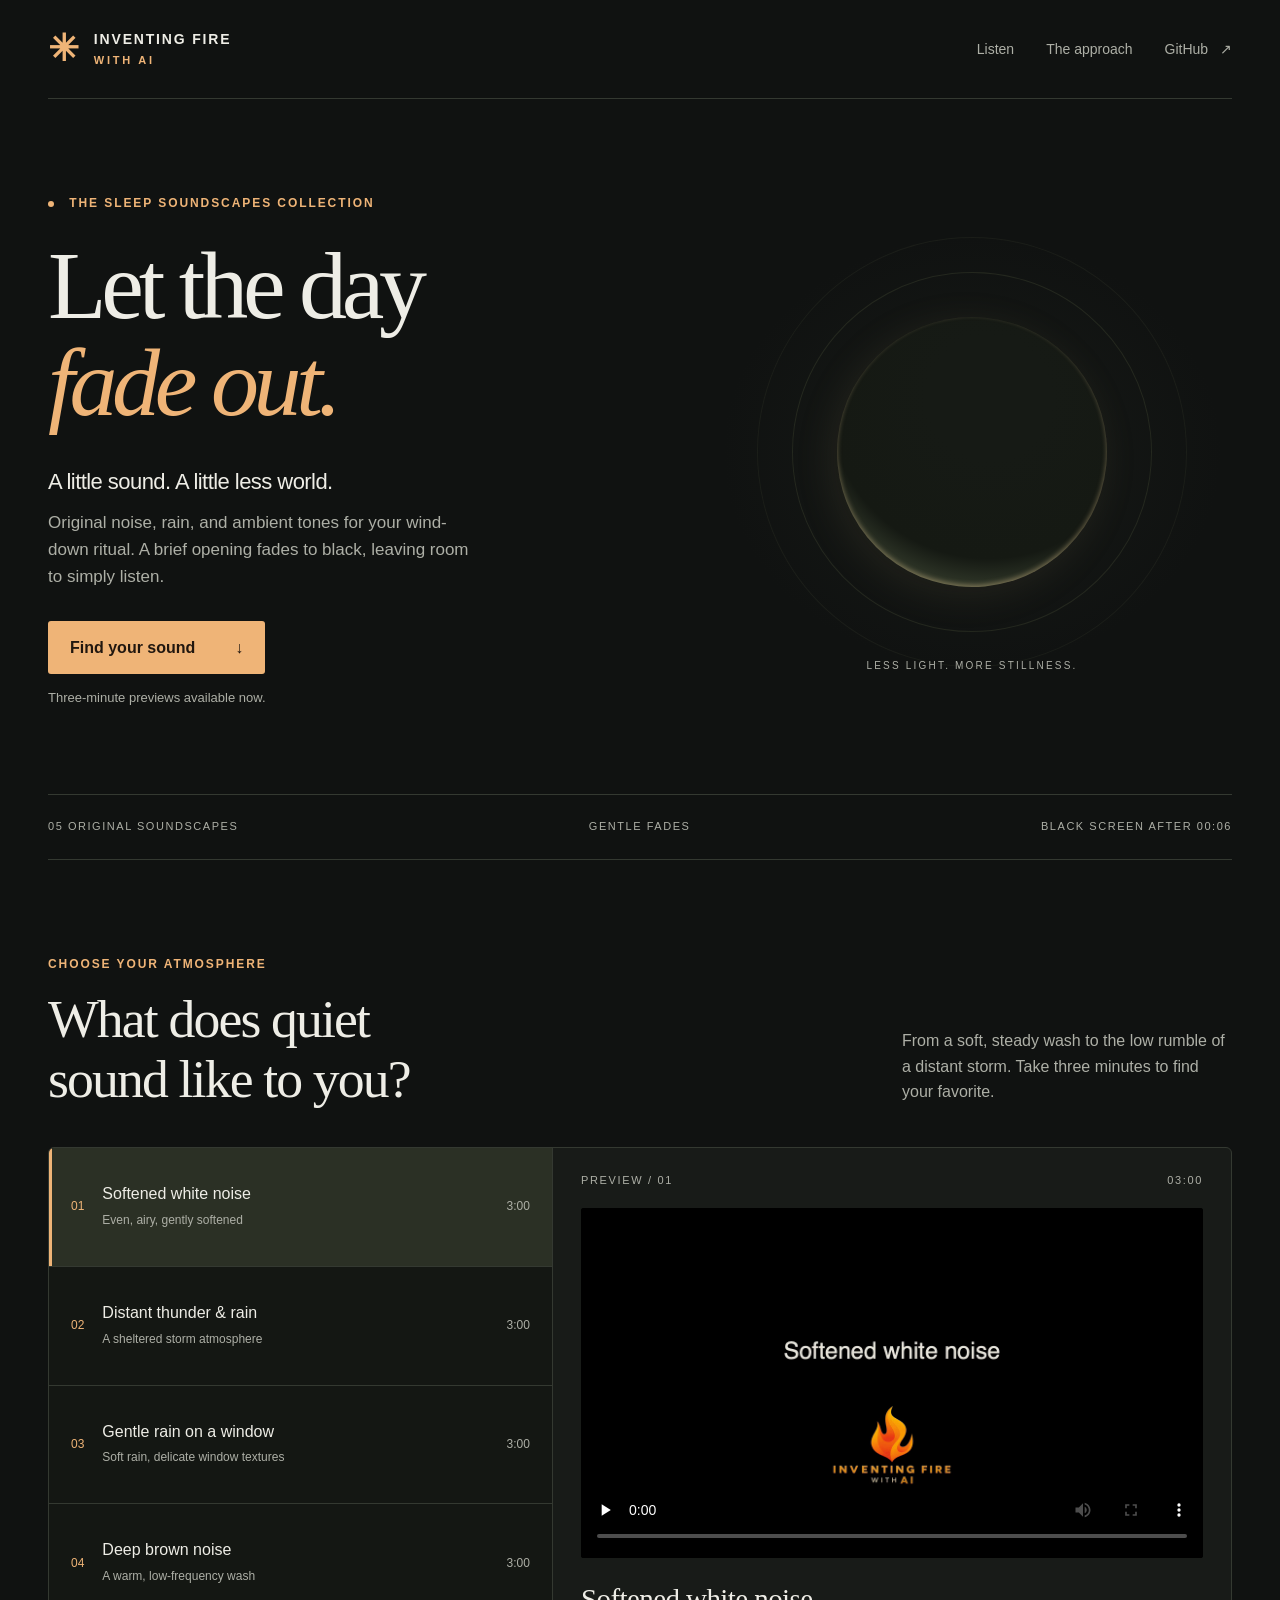
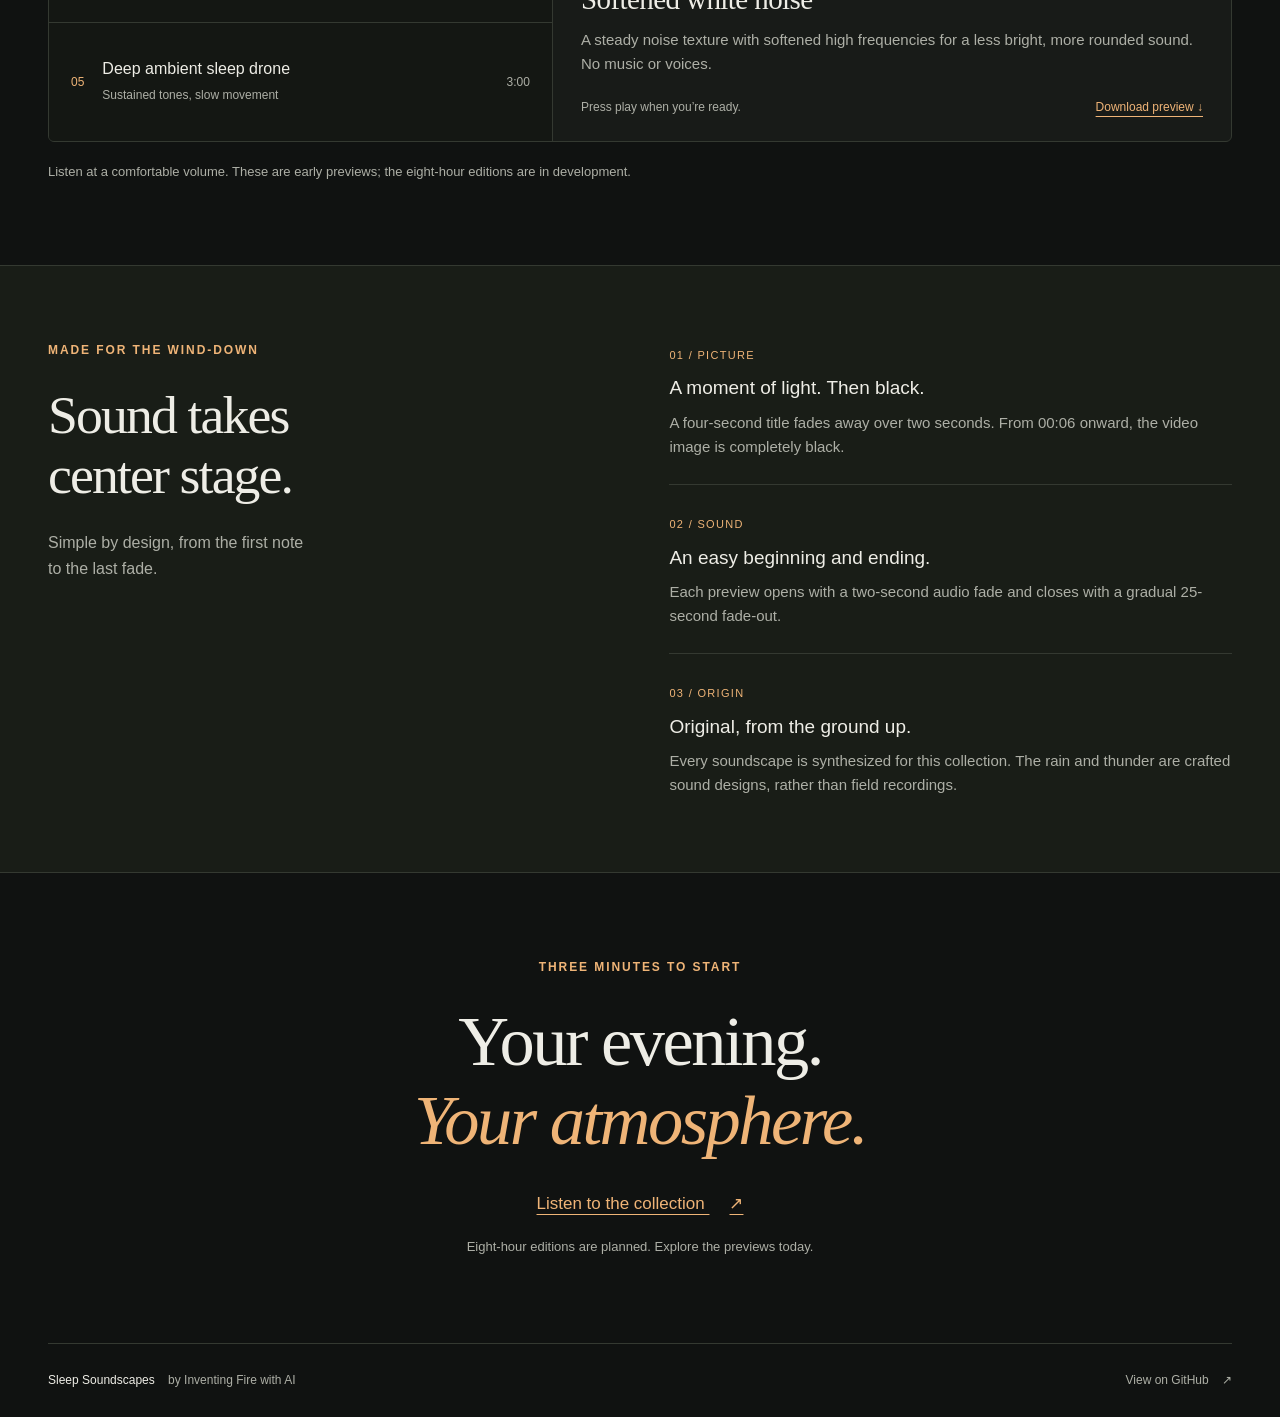
==== index.html @ bfd4c51a "Create Sleep Soundscapes marketing site with playable previews" ====
<!doctype html>
<html lang="en">
<head>
  <meta charset="utf-8">
  <meta name="viewport" content="width=device-width, initial-scale=1">
  <meta name="theme-color" content="#101211">
  <meta name="description" content="Five original soundscapes for winding down. Explore three-minute previews of white noise, deep brown noise, rain, distant thunder, and ambient tones by Inventing Fire with AI.">
  <meta property="og:title" content="Sleep Soundscapes · Inventing Fire with AI">
  <meta property="og:description" content="A little sound. A little less world. Five original soundscapes with a brief opening that fades to black. Listen to the three-minute previews.">
  <meta property="og:type" content="website">
  <meta property="og:url" content="https://chiefinnovator.github.io/sleep-videos/">
  <link rel="canonical" href="https://chiefinnovator.github.io/sleep-videos/">
  <title>Sleep Soundscapes · Inventing Fire with AI</title>
  <link rel="stylesheet" href="styles.css">
  <script src="app.js" defer></script>
</head>
<body>
  <a class="skip" href="#main">Skip to content</a>
  <header class="header wrap">
    <a class="brand" href="#" aria-label="Inventing Fire with AI home"><span class="brand-mark" aria-hidden="true">✳</span><span>INVENTING FIRE<small>WITH AI</small></span></a>
    <nav aria-label="Main navigation"><a href="#listen">Listen</a><a href="#approach">The approach</a><a class="source-link" href="https://github.com/ChiefInnovator/sleep-videos">GitHub <span aria-hidden="true">↗</span></a></nav>
  </header>
  <main id="main">
    <section class="hero wrap" aria-labelledby="hero-title">
      <div class="hero-copy">
        <p class="eyebrow"><span class="dot" aria-hidden="true"></span> THE SLEEP SOUNDSCAPES COLLECTION</p>
        <h1 id="hero-title">Let the day<br><em>fade out.</em></h1>
        <p class="intro">A little sound. A little less world.</p>
        <p class="hero-description">Original noise, rain, and ambient tones for your wind-down ritual. A brief opening fades to black, leaving room to simply listen.</p>
        <a class="button" href="#listen">Find your sound <span aria-hidden="true">↓</span></a>
        <p class="release-note">Three-minute previews available now.</p>
      </div>
      <div class="night-art" aria-hidden="true"><div class="orbit orbit-one"></div><div class="orbit orbit-two"></div><div class="eclipse"></div><span class="art-caption">LESS LIGHT. MORE STILLNESS.</span></div>
    </section>
    <div class="collection-note wrap"><span>05 ORIGINAL SOUNDSCAPES</span><span>GENTLE FADES</span><span>BLACK SCREEN AFTER 00:06</span></div>
    <section class="listen wrap" id="listen" aria-labelledby="listen-title">
      <div class="section-heading"><div><p class="eyebrow">CHOOSE YOUR ATMOSPHERE</p><h2 id="listen-title">What does quiet<br>sound like to you?</h2></div><p>From a soft, steady wash to the low rumble of a distant storm. Take three minutes to find your favorite.</p></div>
      <div class="listening-room">
        <div class="track-list" role="group" aria-label="Select a soundscape">
          <button class="track" type="button" data-track="white-noise" aria-pressed="true"><span class="track-number">01</span><span class="track-copy"><strong>Softened white noise</strong><small>Even, airy, gently softened</small></span><span class="track-duration">3:00</span></button>
          <button class="track" type="button" data-track="distant-thunder-rain" aria-pressed="false"><span class="track-number">02</span><span class="track-copy"><strong>Distant thunder &amp; rain</strong><small>A sheltered storm atmosphere</small></span><span class="track-duration">3:00</span></button>
          <button class="track" type="button" data-track="rain-on-window" aria-pressed="false"><span class="track-number">03</span><span class="track-copy"><strong>Gentle rain on a window</strong><small>Soft rain, delicate window textures</small></span><span class="track-duration">3:00</span></button>
          <button class="track" type="button" data-track="brown-noise" aria-pressed="false"><span class="track-number">04</span><span class="track-copy"><strong>Deep brown noise</strong><small>A warm, low-frequency wash</small></span><span class="track-duration">3:00</span></button>
          <button class="track" type="button" data-track="ambient-drone" aria-pressed="false"><span class="track-number">05</span><span class="track-copy"><strong>Deep ambient sleep drone</strong><small>Sustained tones, slow movement</small></span><span class="track-duration">3:00</span></button>
        </div>
        <div class="player-panel">
          <div class="player-label"><span>PREVIEW / <span id="track-index">01</span></span><span>03:00</span></div>
          <video id="player" controls playsinline preload="none" poster="media/white-noise-title.png" src="media/white-noise-preview.mp4" aria-label="Softened white noise preview">Your browser does not support video playback. <a href="media/white-noise-preview.mp4">Download the white noise preview</a>.</video>
          <div class="player-copy" aria-live="polite" aria-atomic="true"><h3 id="track-title">Softened white noise</h3><p id="track-description">A steady noise texture with softened high frequencies for a less bright, more rounded sound. No music or voices.</p></div>
          <div class="player-footer"><span>Press play when you’re ready.</span><a id="download" href="media/white-noise-preview.mp4" download>Download preview <span aria-hidden="true">↓</span></a></div>
          <p class="player-error" id="player-error" role="alert" hidden>This preview couldn’t load. Try the download link below the player.</p>
          <noscript><p>To hear the other soundscapes, open a preview: <a href="media/distant-thunder-rain-preview.mp4">Thunder &amp; rain</a> · <a href="media/rain-on-window-preview.mp4">Window rain</a> · <a href="media/brown-noise-preview.mp4">Brown noise</a> · <a href="media/ambient-drone-preview.mp4">Ambient drone</a>.</p></noscript>
        </div>
      </div>
      <p class="listening-note">Listen at a comfortable volume. These are early previews; the eight-hour editions are in development.</p>
    </section>
    <section class="approach" id="approach" aria-labelledby="approach-title"><div class="wrap approach-inner">
      <div class="approach-intro"><p class="eyebrow">MADE FOR THE WIND-DOWN</p><h2 id="approach-title">Sound takes<br>center stage.</h2><p>Simple by design, from the first note to the last fade.</p></div>
      <div class="principles">
        <article><span class="principle-number">01 / PICTURE</span><h3>A moment of light. Then black.</h3><p>A four-second title fades away over two seconds. From 00:06 onward, the video image is completely black.</p></article>
        <article><span class="principle-number">02 / SOUND</span><h3>An easy beginning and ending.</h3><p>Each preview opens with a two-second audio fade and closes with a gradual 25-second fade-out.</p></article>
        <article><span class="principle-number">03 / ORIGIN</span><h3>Original, from the ground up.</h3><p>Every soundscape is synthesized for this collection. The rain and thunder are crafted sound designs, rather than field recordings.</p></article>
      </div>
    </div></section>
    <section class="closing wrap"><p class="eyebrow">THREE MINUTES TO START</p><h2>Your evening.<br><em>Your atmosphere.</em></h2><a class="text-link" href="#listen">Listen to the collection <span aria-hidden="true">↗</span></a><p>Eight-hour editions are planned. Explore the previews today.</p></section>
  </main>
  <footer class="footer wrap"><p>Sleep Soundscapes <span>by Inventing Fire with AI</span></p><a href="https://github.com/ChiefInnovator/sleep-videos">View on GitHub <span aria-hidden="true">↗</span></a></footer>
</body>
</html>
---- styles.css ----
:root{color-scheme:dark;--bg:#101211;--surface:#181b18;--text:#eeede6;--muted:#adafa6;--line:#343931;--accent:#efb477;--serif:Georgia,'Times New Roman',serif}*{box-sizing:border-box}html{scroll-behavior:smooth;scroll-padding-top:2rem}body{margin:0;background:var(--bg);color:var(--text);font:16px/1.6 -apple-system,BlinkMacSystemFont,'Segoe UI',sans-serif}a{color:inherit;text-underline-offset:5px}button,a{-webkit-tap-highlight-color:transparent}button{font:inherit}a:focus-visible,button:focus-visible,video:focus-visible{outline:2px solid var(--accent);outline-offset:6px}.wrap{width:min(1200px,calc(100% - 96px));margin-inline:auto}.skip{position:absolute;top:-100px;left:16px;z-index:10;background:var(--text);color:var(--bg);padding:12px}.skip:focus{top:12px}.header{display:flex;justify-content:space-between;align-items:center;padding-block:30px;border-bottom:1px solid var(--line);gap:24px}.brand{display:flex;align-items:center;gap:13px;text-decoration:none;letter-spacing:.13em;font-weight:650;font-size:14px;line-height:1.4}.brand small{display:block;font-size:11px;letter-spacing:.25em;color:var(--accent);margin-top:3px}.brand-mark{font-size:37px;line-height:1;color:var(--accent)}nav{display:flex;gap:32px;align-items:center;font-size:14px}nav a{text-decoration:none;color:var(--muted)}nav a:hover{color:var(--text)}.source-link span{margin-left:8px}.hero{display:grid;grid-template-columns:1.2fr 1fr;align-items:center;gap:40px;padding-block:95px 85px;overflow:hidden}.eyebrow{font-size:12px;font-weight:600;letter-spacing:.16em;margin:0 0 26px;color:var(--accent);line-height:1.5}.dot{display:inline-block;width:6px;height:6px;border-radius:50%;background:var(--accent);margin-right:10px;vertical-align:middle}h1,h2,h3,p{margin-top:0}h1{font:normal clamp(66px,7.5vw,104px)/1.01 var(--serif);letter-spacing:-.055em;margin-bottom:32px}em{font-weight:normal;color:var(--accent)}.intro{font-size:22px;letter-spacing:-.025em;margin-bottom:10px}.hero-description{max-width:435px;color:var(--muted);font-size:17px;margin-bottom:30px}.button{display:inline-flex;align-items:center;gap:40px;background:var(--accent);color:#21170f;padding:14px 22px;text-decoration:none;border-radius:3px;font-weight:600}.button:hover{background:#f4c593}.release-note{font-size:13px;color:var(--muted);margin:14px 0 0}.night-art{height:450px;position:relative;display:grid;place-items:center;background:radial-gradient(ellipse at 50% 50%,#2b322840,transparent 68%)}.eclipse{width:270px;height:270px;border-radius:50%;background:radial-gradient(circle at 65% 35%,#161a15 25%,#151913 65%,#4e5941 90%,#c8c9a0);box-shadow:-9px 4px 40px #aa996619,inset 1px -2px 5px #e7ca9366;transform:rotate(-28deg)}.orbit{position:absolute;left:50%;top:50%;border:1px solid #555c4145;border-radius:50%;transform:translate(-50%,-50%) rotate(-28deg);width:360px;height:360px}.orbit-two{width:430px;height:430px;border-color:#555c4128}.art-caption{position:absolute;bottom:3px;font-size:10px;letter-spacing:.22em;color:var(--muted)}.collection-note{display:flex;justify-content:space-between;gap:20px;border-block:1px solid var(--line);padding-block:23px;font-size:11px;letter-spacing:.14em;color:var(--muted)}.listen{padding-block:95px 82px}.section-heading{display:flex;align-items:flex-end;justify-content:space-between;gap:50px;margin-bottom:38px}.section-heading .eyebrow{margin-bottom:16px}h2{font:normal clamp(38px,4.2vw,58px)/1.12 var(--serif);letter-spacing:-.035em;margin-bottom:0}.section-heading>p{max-width:330px;color:var(--muted);margin-bottom:4px}.listening-room{display:grid;grid-template-columns:1fr 1.35fr;border:1px solid var(--line);border-radius:6px;overflow:hidden;background:var(--surface)}.track-list{display:flex;flex-direction:column;background:#141713}.track{display:flex;align-items:center;gap:18px;text-align:left;color:var(--text);background:transparent;border:0;border-bottom:1px solid var(--line);padding:25px 22px;cursor:pointer;flex:1;min-height:100px}.track:last-child{border-bottom:0}.track:hover{background:#22281e}.track[aria-pressed=true]{background:#2b3025;box-shadow:inset 3px 0 var(--accent)}.track-number{font-size:12px;color:var(--accent);font-variant-numeric:tabular-nums}.track-copy{flex:1;min-width:0}.track strong{display:block;font-size:16px;font-weight:500;line-height:1.3}.track small{display:block;font-size:12px;color:var(--muted);margin-top:6px}.track-duration{font-size:12px;color:var(--muted);font-variant-numeric:tabular-nums}.player-panel{padding:24px 28px;border-left:1px solid var(--line);min-width:0;display:flex;flex-direction:column}.player-label{display:flex;justify-content:space-between;font-size:11px;letter-spacing:.15em;color:var(--muted);margin-bottom:18px}video{display:block;width:100%;aspect-ratio:16/9;background:#000;border-radius:3px}.player-copy{margin-top:25px}.player-copy h3{font:normal 29px/1.15 var(--serif);letter-spacing:-.02em;margin-bottom:12px}.player-copy p{font-size:15px;color:var(--muted);min-height:48px;margin-bottom:22px}.player-footer{margin-top:auto;display:flex;flex-wrap:wrap;justify-content:space-between;gap:12px;font-size:12px;color:var(--muted)}.player-footer a{color:var(--accent)}.player-error{color:#f1bb93;font-size:14px;margin:18px 0 0}.listening-note{color:var(--muted);font-size:13px;margin:20px 0 0}.approach{background:#191d17;border-block:1px solid var(--line)}.approach-inner{padding-block:75px;display:grid;grid-template-columns:1fr 1.1fr;gap:110px}.approach-intro h2{margin-bottom:25px}.approach-intro>p:last-child{color:var(--muted);max-width:270px}.principles article{padding-block:25px;border-bottom:1px solid var(--line)}.principles article:first-child{padding-top:0}.principles article:last-child{border:0;padding-bottom:0}.principle-number{font-size:11px;letter-spacing:.12em;color:var(--accent)}.principles h3{font-size:19px;font-weight:500;line-height:1.4;margin:9px 0}.principles p{color:var(--muted);font-size:15px;margin-bottom:0}.closing{text-align:center;padding-block:85px}.closing h2{font-size:clamp(48px,5.5vw,76px);margin-bottom:30px}.text-link{display:inline-block;font-size:17px;color:var(--accent)}.text-link span{margin-left:20px}.closing>p:last-child{font-size:13px;color:var(--muted);margin:20px 0 0}.footer{border-top:1px solid var(--line);padding-block:27px;display:flex;justify-content:space-between;gap:20px;align-items:center;font-size:12px}.footer p{margin:0}.footer span{color:var(--muted);margin-left:10px}.footer a{color:var(--muted);text-decoration:none}@media(min-width:1500px){.hero{padding-block:115px}}@media(max-width:950px){.wrap{width:calc(100% - 48px)}.hero{gap:0;padding-block:70px}.night-art{height:380px}.eclipse{width:230px;height:230px}.orbit{width:300px;height:300px}.orbit-two{width:350px;height:350px}.hero-description{max-width:360px}.listening-room{grid-template-columns:1fr 1.15fr}.track{gap:12px;padding:20px 16px}.track-duration{display:none}.player-panel{padding:22px}.approach-inner{gap:65px}}@media(max-width:700px){.wrap{width:calc(100% - 40px)}.header{padding-block:24px;align-items:flex-start}.brand{font-size:12px;gap:9px}.brand-mark{font-size:30px}nav{gap:18px;font-size:13px}nav a:nth-child(2){display:none}.hero{grid-template-columns:1fr;padding-block:58px 45px}.hero-copy{position:relative;z-index:1}h1{font-size:clamp(64px,14vw,90px)}.hero-description{max-width:440px}.night-art{display:none}.eyebrow{font-size:10px;letter-spacing:.12em}.collection-note{font-size:9px;letter-spacing:.08em;flex-wrap:wrap;justify-content:flex-start;column-gap:24px;row-gap:8px;padding-block:18px}.listen{padding-block:55px}.section-heading{display:block;margin-bottom:27px}.section-heading>p{max-width:100%;margin:20px 0 0}.listening-room{grid-template-columns:1fr}.track{min-height:82px;padding:17px 20px}.track-duration{display:block}.track small{font-size:13px}.player-panel{border-left:0;border-top:1px solid var(--line);padding:22px 18px}.player-copy p{min-height:0}.approach-inner{grid-template-columns:1fr;gap:32px;padding-block:50px}.approach-intro>p:last-child{max-width:100%}.closing{padding-block:60px}.footer{align-items:flex-start}.footer p span{display:block;margin-left:0}.footer a{white-space:nowrap}}@media(prefers-reduced-motion:reduce){html{scroll-behavior:auto}}
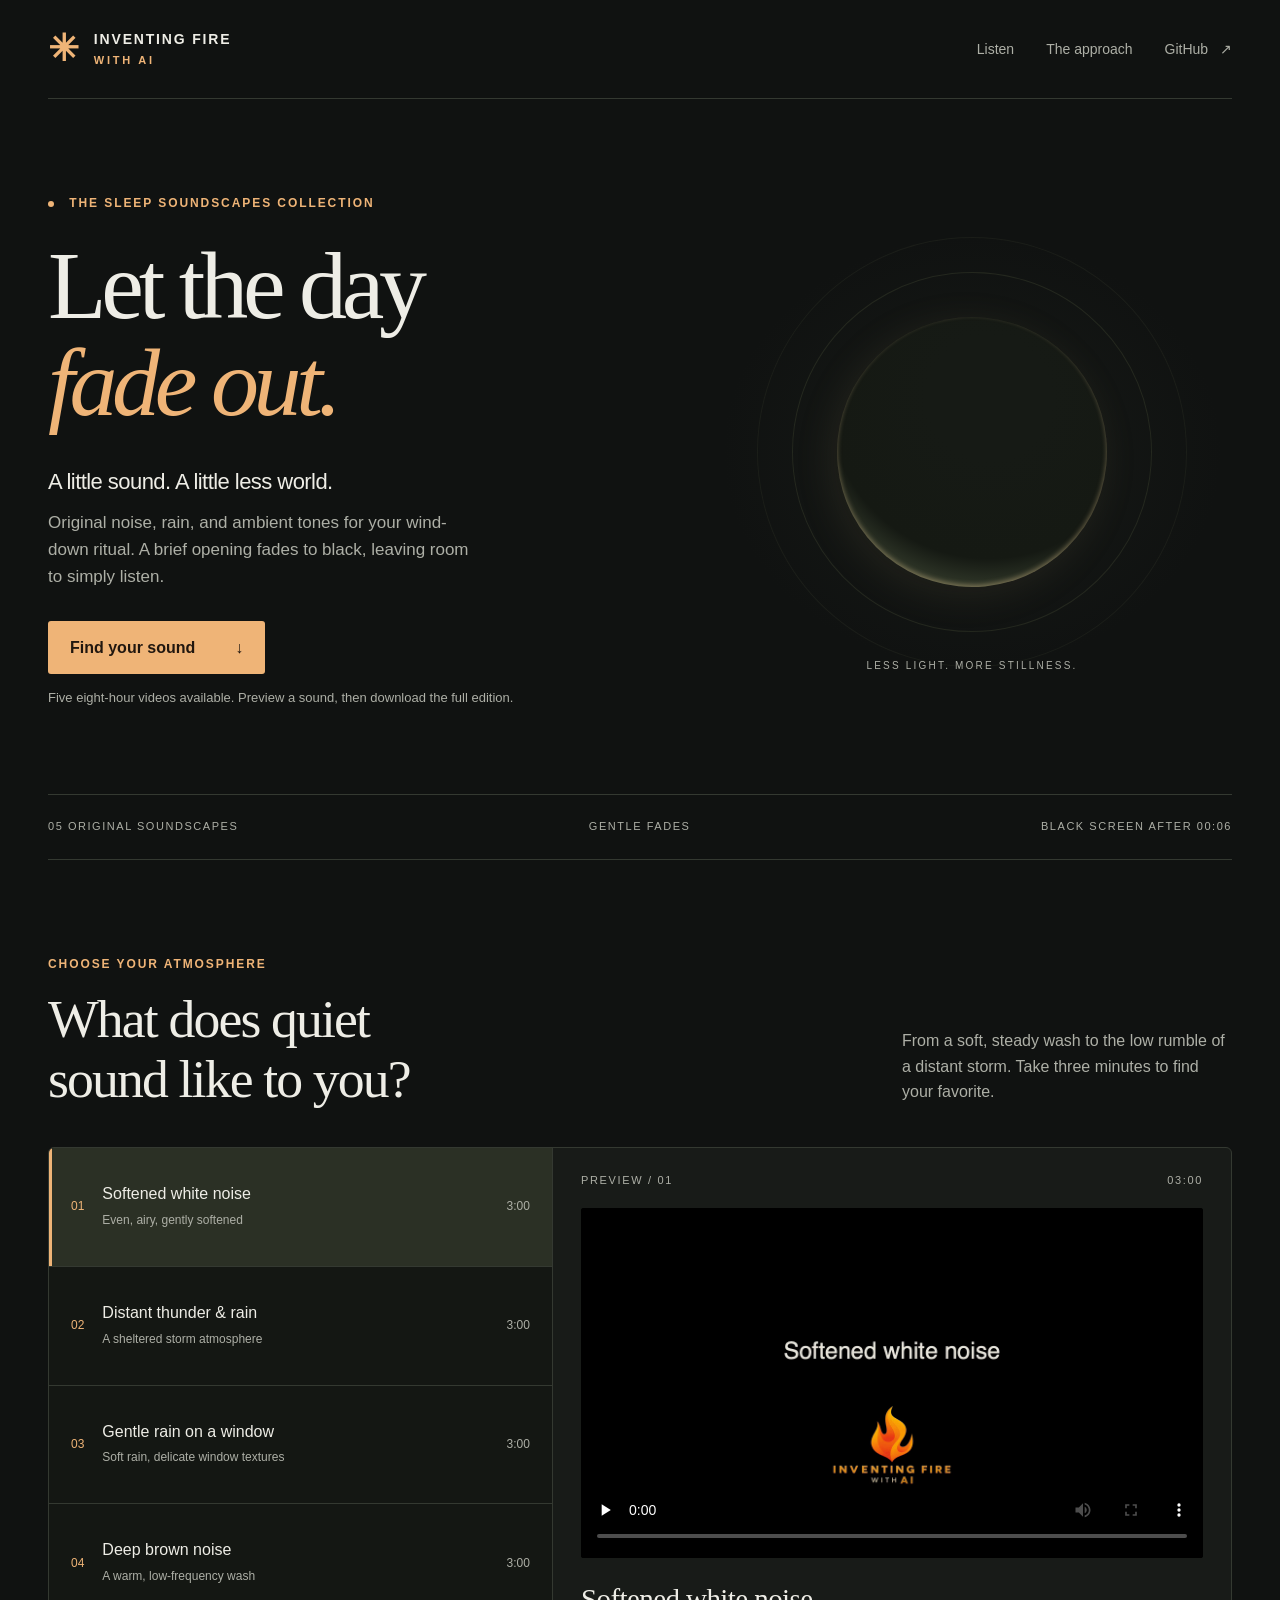
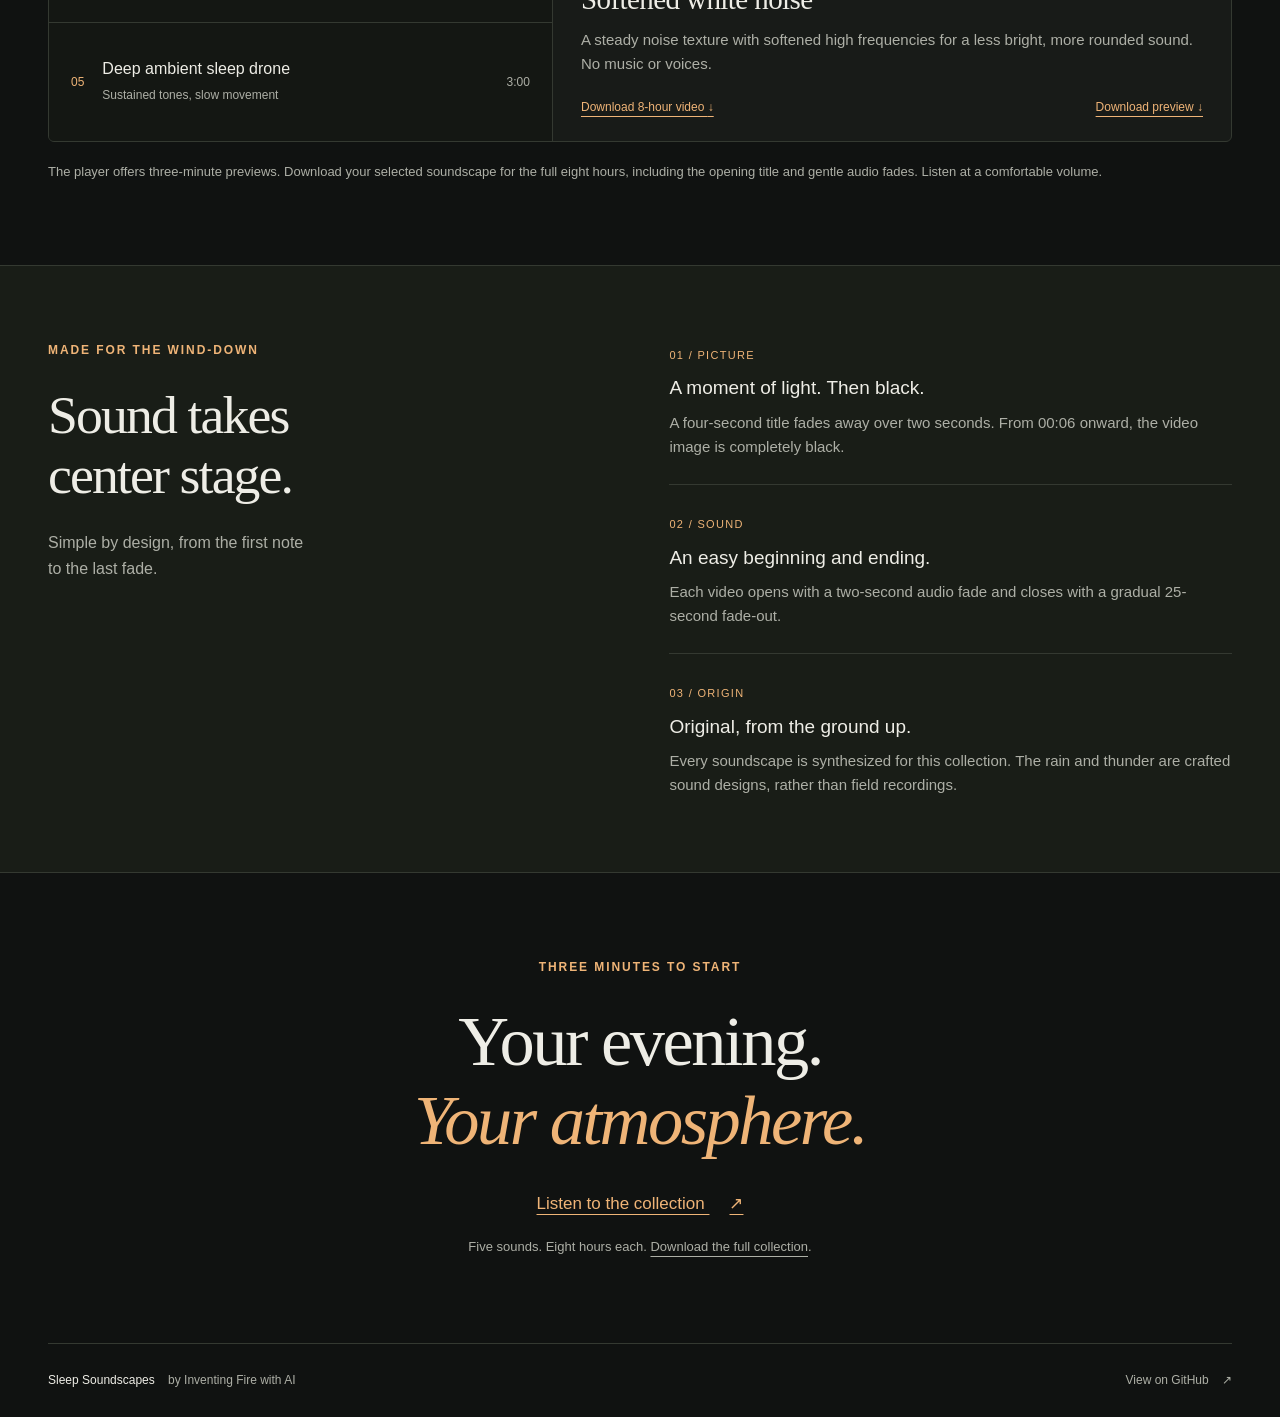
==== commit d7498ddb: "Add eight-hour video downloads and revised brown-noise preview" ====
--- a/index.html
+++ b/index.html
@@ -4,9 +4,9 @@
   <meta charset="utf-8">
   <meta name="viewport" content="width=device-width, initial-scale=1">
   <meta name="theme-color" content="#101211">
-  <meta name="description" content="Five original soundscapes for winding down. Explore three-minute previews of white noise, deep brown noise, rain, distant thunder, and ambient tones by Inventing Fire with AI.">
+  <meta name="description" content="Five original eight-hour soundscapes for winding down. Preview and download white noise, deep brown noise, rain, distant thunder, and ambient tones by Inventing Fire with AI.">
   <meta property="og:title" content="Sleep Soundscapes · Inventing Fire with AI">
-  <meta property="og:description" content="A little sound. A little less world. Five original soundscapes with a brief opening that fades to black. Listen to the three-minute previews.">
+  <meta property="og:description" content="A little sound. A little less world. Five original soundscapes with a brief opening that fades to black. Preview each sound and download the full eight-hour videos.">
   <meta property="og:type" content="website">
   <meta property="og:url" content="https://chiefinnovator.github.io/sleep-videos/">
   <link rel="canonical" href="https://chiefinnovator.github.io/sleep-videos/">
@@ -28,7 +28,7 @@
         <p class="intro">A little sound. A little less world.</p>
         <p class="hero-description">Original noise, rain, and ambient tones for your wind-down ritual. A brief opening fades to black, leaving room to simply listen.</p>
         <a class="button" href="#listen">Find your sound <span aria-hidden="true">↓</span></a>
-        <p class="release-note">Three-minute previews available now.</p>
+        <p class="release-note">Five eight-hour videos available. Preview a sound, then download the full edition.</p>
       </div>
       <div class="night-art" aria-hidden="true"><div class="orbit orbit-one"></div><div class="orbit orbit-two"></div><div class="eclipse"></div><span class="art-caption">LESS LIGHT. MORE STILLNESS.</span></div>
     </section>
@@ -47,22 +47,22 @@
           <div class="player-label"><span>PREVIEW / <span id="track-index">01</span></span><span>03:00</span></div>
           <video id="player" controls playsinline preload="none" poster="media/white-noise-title.png" src="media/white-noise-preview.mp4" aria-label="Softened white noise preview">Your browser does not support video playback. <a href="media/white-noise-preview.mp4">Download the white noise preview</a>.</video>
           <div class="player-copy" aria-live="polite" aria-atomic="true"><h3 id="track-title">Softened white noise</h3><p id="track-description">A steady noise texture with softened high frequencies for a less bright, more rounded sound. No music or voices.</p></div>
-          <div class="player-footer"><span>Press play when you’re ready.</span><a id="download" href="media/white-noise-preview.mp4" download>Download preview <span aria-hidden="true">↓</span></a></div>
+          <div class="player-footer"><a id="download-full" href="https://github.com/ChiefInnovator/sleep-videos/releases/download/v1.0.0/white-noise-full.mp4">Download 8-hour video <span aria-hidden="true">↓</span></a><a id="download" href="media/white-noise-preview.mp4" download>Download preview <span aria-hidden="true">↓</span></a></div>
           <p class="player-error" id="player-error" role="alert" hidden>This preview couldn’t load. Try the download link below the player.</p>
           <noscript><p>To hear the other soundscapes, open a preview: <a href="media/distant-thunder-rain-preview.mp4">Thunder &amp; rain</a> · <a href="media/rain-on-window-preview.mp4">Window rain</a> · <a href="media/brown-noise-preview.mp4">Brown noise</a> · <a href="media/ambient-drone-preview.mp4">Ambient drone</a>.</p></noscript>
         </div>
       </div>
-      <p class="listening-note">Listen at a comfortable volume. These are early previews; the eight-hour editions are in development.</p>
+      <p class="listening-note">The player offers three-minute previews. Download your selected soundscape for the full eight hours, including the opening title and gentle audio fades. Listen at a comfortable volume.</p>
     </section>
     <section class="approach" id="approach" aria-labelledby="approach-title"><div class="wrap approach-inner">
       <div class="approach-intro"><p class="eyebrow">MADE FOR THE WIND-DOWN</p><h2 id="approach-title">Sound takes<br>center stage.</h2><p>Simple by design, from the first note to the last fade.</p></div>
       <div class="principles">
         <article><span class="principle-number">01 / PICTURE</span><h3>A moment of light. Then black.</h3><p>A four-second title fades away over two seconds. From 00:06 onward, the video image is completely black.</p></article>
-        <article><span class="principle-number">02 / SOUND</span><h3>An easy beginning and ending.</h3><p>Each preview opens with a two-second audio fade and closes with a gradual 25-second fade-out.</p></article>
+        <article><span class="principle-number">02 / SOUND</span><h3>An easy beginning and ending.</h3><p>Each video opens with a two-second audio fade and closes with a gradual 25-second fade-out.</p></article>
         <article><span class="principle-number">03 / ORIGIN</span><h3>Original, from the ground up.</h3><p>Every soundscape is synthesized for this collection. The rain and thunder are crafted sound designs, rather than field recordings.</p></article>
       </div>
     </div></section>
-    <section class="closing wrap"><p class="eyebrow">THREE MINUTES TO START</p><h2>Your evening.<br><em>Your atmosphere.</em></h2><a class="text-link" href="#listen">Listen to the collection <span aria-hidden="true">↗</span></a><p>Eight-hour editions are planned. Explore the previews today.</p></section>
+    <section class="closing wrap"><p class="eyebrow">THREE MINUTES TO START</p><h2>Your evening.<br><em>Your atmosphere.</em></h2><a class="text-link" href="#listen">Listen to the collection <span aria-hidden="true">↗</span></a><p>Five sounds. Eight hours each. <a href="https://github.com/ChiefInnovator/sleep-videos/releases/tag/v1.0.0">Download the full collection</a>.</p></section>
   </main>
   <footer class="footer wrap"><p>Sleep Soundscapes <span>by Inventing Fire with AI</span></p><a href="https://github.com/ChiefInnovator/sleep-videos">View on GitHub <span aria-hidden="true">↗</span></a></footer>
 </body>
